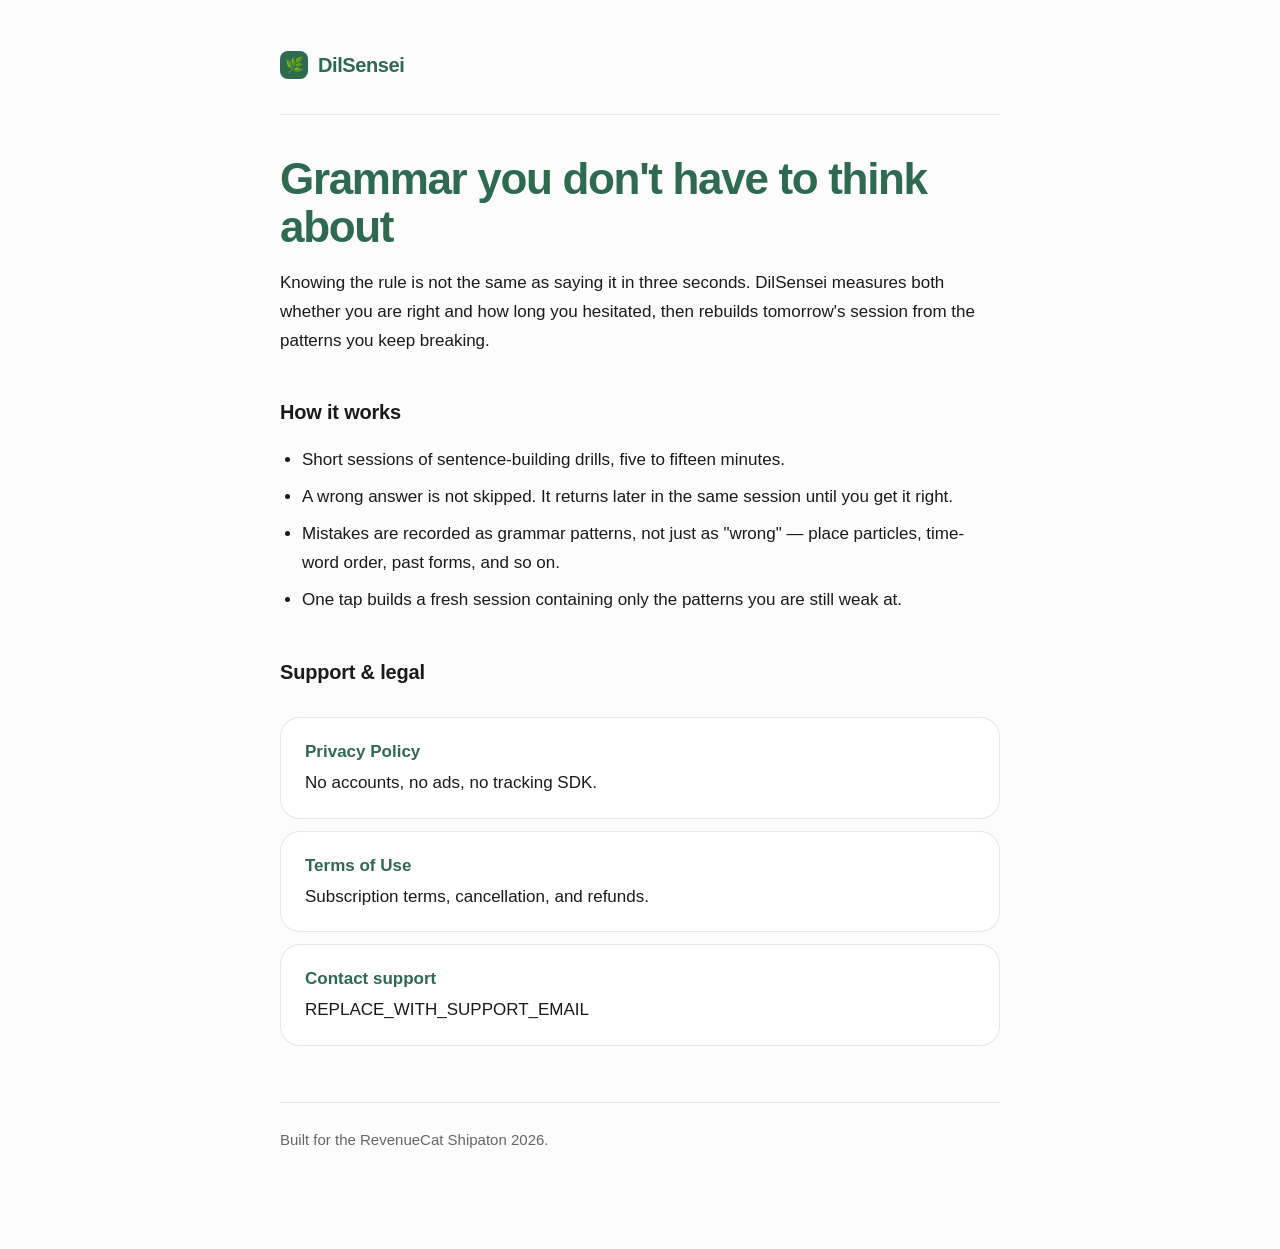
==== docs/index.html @ 4e3a9a5a "first init" ====
<!DOCTYPE html>
<html lang="en">
  <head>
    <meta charset="utf-8" />
    <meta name="viewport" content="width=device-width, initial-scale=1" />
    <title>DilSensei — Japanese grammar reflex drills</title>
    <meta
      name="description"
      content="DilSensei turns the grammar patterns you keep getting wrong into tomorrow's practice session."
    />
    <link rel="stylesheet" href="style.css" />
  </head>
  <body>
    <div class="wrap">
      <header>
        <a class="brand" href="index.html">
          <span class="leaf" aria-hidden="true">&#127807;</span> DilSensei
        </a>
      </header>

      <main>
        <h1>Grammar you don't have to think about</h1>
        <p>
          Knowing the rule is not the same as saying it in three seconds.
          DilSensei measures both whether you are right and how long you
          hesitated, then rebuilds tomorrow's session from the patterns you keep
          breaking.
        </p>

        <h2>How it works</h2>
        <ul>
          <li>
            Short sessions of sentence-building drills, five to fifteen minutes.
          </li>
          <li>
            A wrong answer is not skipped. It returns later in the same session
            until you get it right.
          </li>
          <li>
            Mistakes are recorded as grammar patterns, not just as "wrong" —
            place particles, time-word order, past forms, and so on.
          </li>
          <li>
            One tap builds a fresh session containing only the patterns you are
            still weak at.
          </li>
        </ul>

        <h2>Support &amp; legal</h2>
        <div class="card-grid">
          <a class="card" href="privacy.html">
            <strong>Privacy Policy</strong>
            No accounts, no ads, no tracking SDK.
          </a>
          <a class="card" href="terms.html">
            <strong>Terms of Use</strong>
            Subscription terms, cancellation, and refunds.
          </a>
          <a class="card" href="mailto:REPLACE_WITH_SUPPORT_EMAIL">
            <strong>Contact support</strong>
            REPLACE_WITH_SUPPORT_EMAIL
          </a>
        </div>
      </main>

      <footer>
        <span>Built for the RevenueCat Shipaton 2026.</span>
      </footer>
    </div>
  </body>
</html>
---- docs/style.css ----
:root {
  --background: #fcfcfc;
  --primary: #2d6a4f;
  --secondary: #d8f3dc;
  --text: #1a1a1a;
  --muted: #666666;
  --border: rgba(45, 106, 79, 0.14);
}

* {
  box-sizing: border-box;
}

body {
  margin: 0;
  padding: 0 24px 96px;
  background: var(--background);
  color: var(--text);
  font-family:
    "Plus Jakarta Sans", -apple-system, BlinkMacSystemFont, "Segoe UI", Roboto,
    Helvetica, Arial, sans-serif;
  font-size: 17px;
  line-height: 1.7;
  -webkit-font-smoothing: antialiased;
}

.wrap {
  max-width: 720px;
  margin: 0 auto;
}

header {
  padding: 48px 0 32px;
  border-bottom: 1px solid var(--border);
  margin-bottom: 40px;
}

.brand {
  display: inline-flex;
  align-items: center;
  gap: 10px;
  text-decoration: none;
  color: var(--primary);
  font-weight: 700;
  letter-spacing: -0.02em;
  font-size: 20px;
}

.leaf {
  width: 28px;
  height: 28px;
  border-radius: 8px;
  background: var(--primary);
  display: inline-flex;
  align-items: center;
  justify-content: center;
  color: var(--secondary);
  font-size: 15px;
}

h1 {
  font-size: clamp(32px, 6vw, 44px);
  line-height: 1.1;
  letter-spacing: -0.03em;
  margin: 24px 0 8px;
  color: var(--primary);
}

h2 {
  font-size: 20px;
  letter-spacing: -0.01em;
  margin: 40px 0 8px;
}

.updated {
  color: var(--muted);
  font-size: 15px;
  margin: 0 0 8px;
}

p,
li {
  color: var(--text);
}

.muted {
  color: var(--muted);
}

ul {
  padding-left: 22px;
}

li {
  margin-bottom: 8px;
}

a {
  color: var(--primary);
}

.callout {
  background: var(--secondary);
  border: 1px solid var(--border);
  border-radius: 20px;
  padding: 20px 24px;
  margin: 32px 0;
}

.callout p {
  margin: 0;
}

footer {
  margin-top: 56px;
  padding-top: 24px;
  border-top: 1px solid var(--border);
  color: var(--muted);
  font-size: 15px;
  display: flex;
  gap: 20px;
  flex-wrap: wrap;
}

.card-grid {
  display: grid;
  gap: 12px;
  margin-top: 28px;
}

.card {
  display: block;
  padding: 20px 24px;
  border: 1px solid var(--border);
  border-radius: 20px;
  text-decoration: none;
  color: var(--text);
  background: #ffffff;
  transition: border-color 160ms ease;
}

.card:hover {
  border-color: var(--primary);
}

.card strong {
  display: block;
  color: var(--primary);
  margin-bottom: 2px;
}
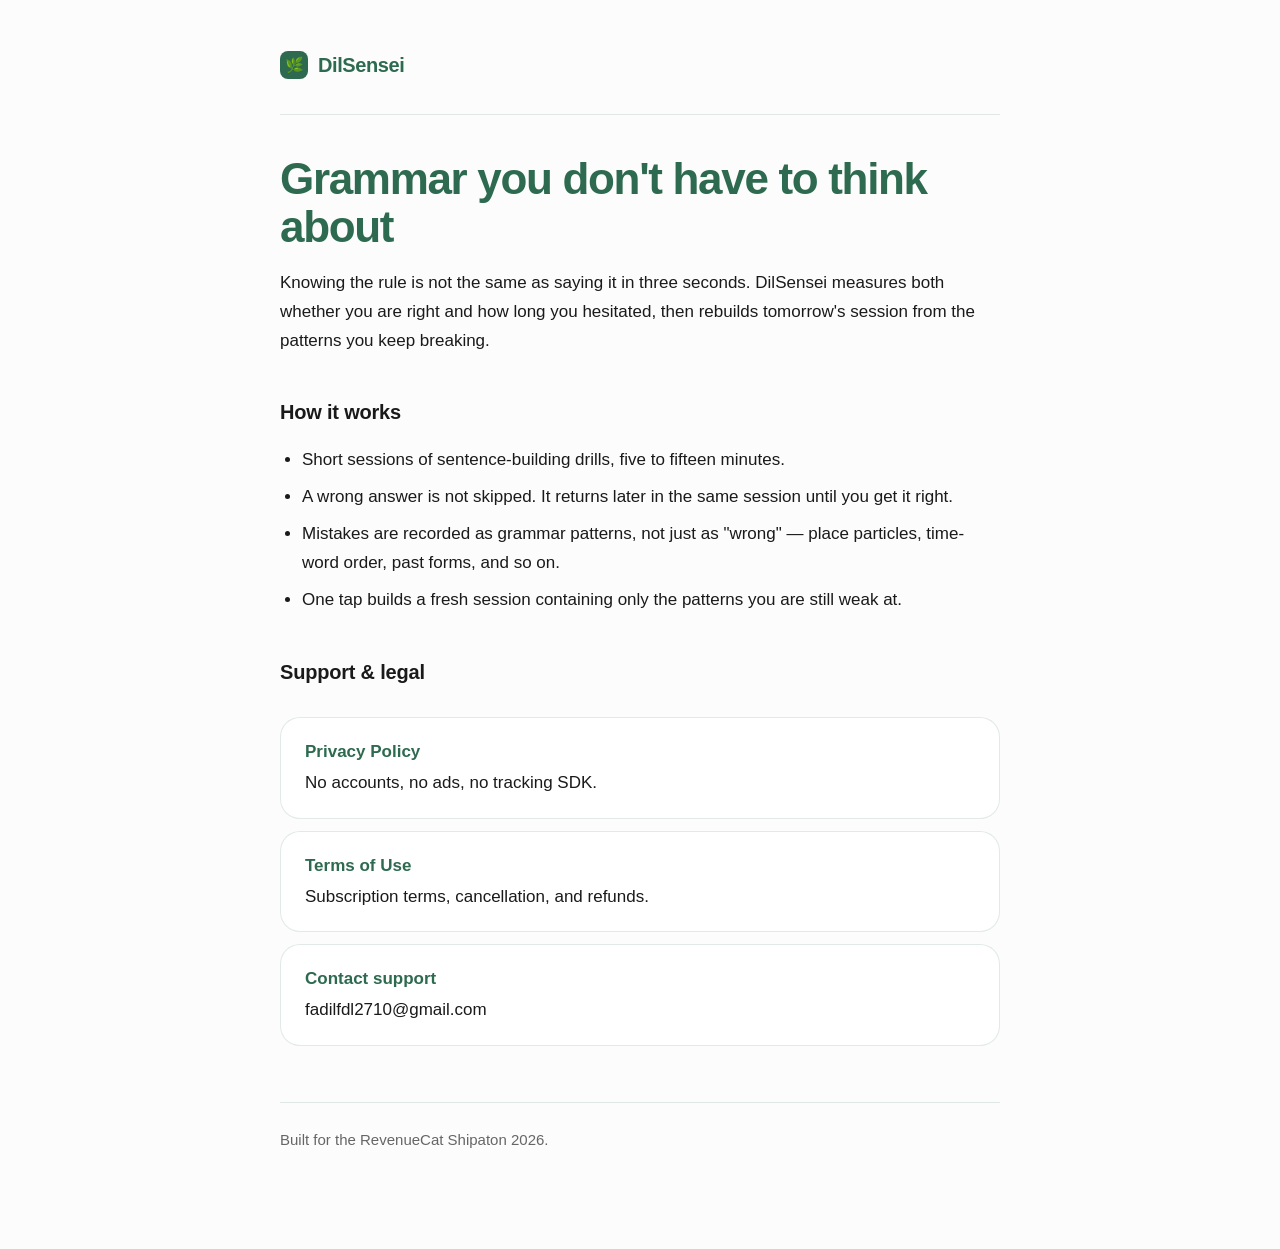
==== commit 2e6599c4: "jusjih" ====
--- a/docs/index.html
+++ b/docs/index.html
@@ -56,9 +56,9 @@
             <strong>Terms of Use</strong>
             Subscription terms, cancellation, and refunds.
           </a>
-          <a class="card" href="mailto:REPLACE_WITH_SUPPORT_EMAIL">
+          <a class="card" href="mailto:fadilfdl2710@gmail.com">
             <strong>Contact support</strong>
-            REPLACE_WITH_SUPPORT_EMAIL
+            fadilfdl2710@gmail.com
           </a>
         </div>
       </main>
